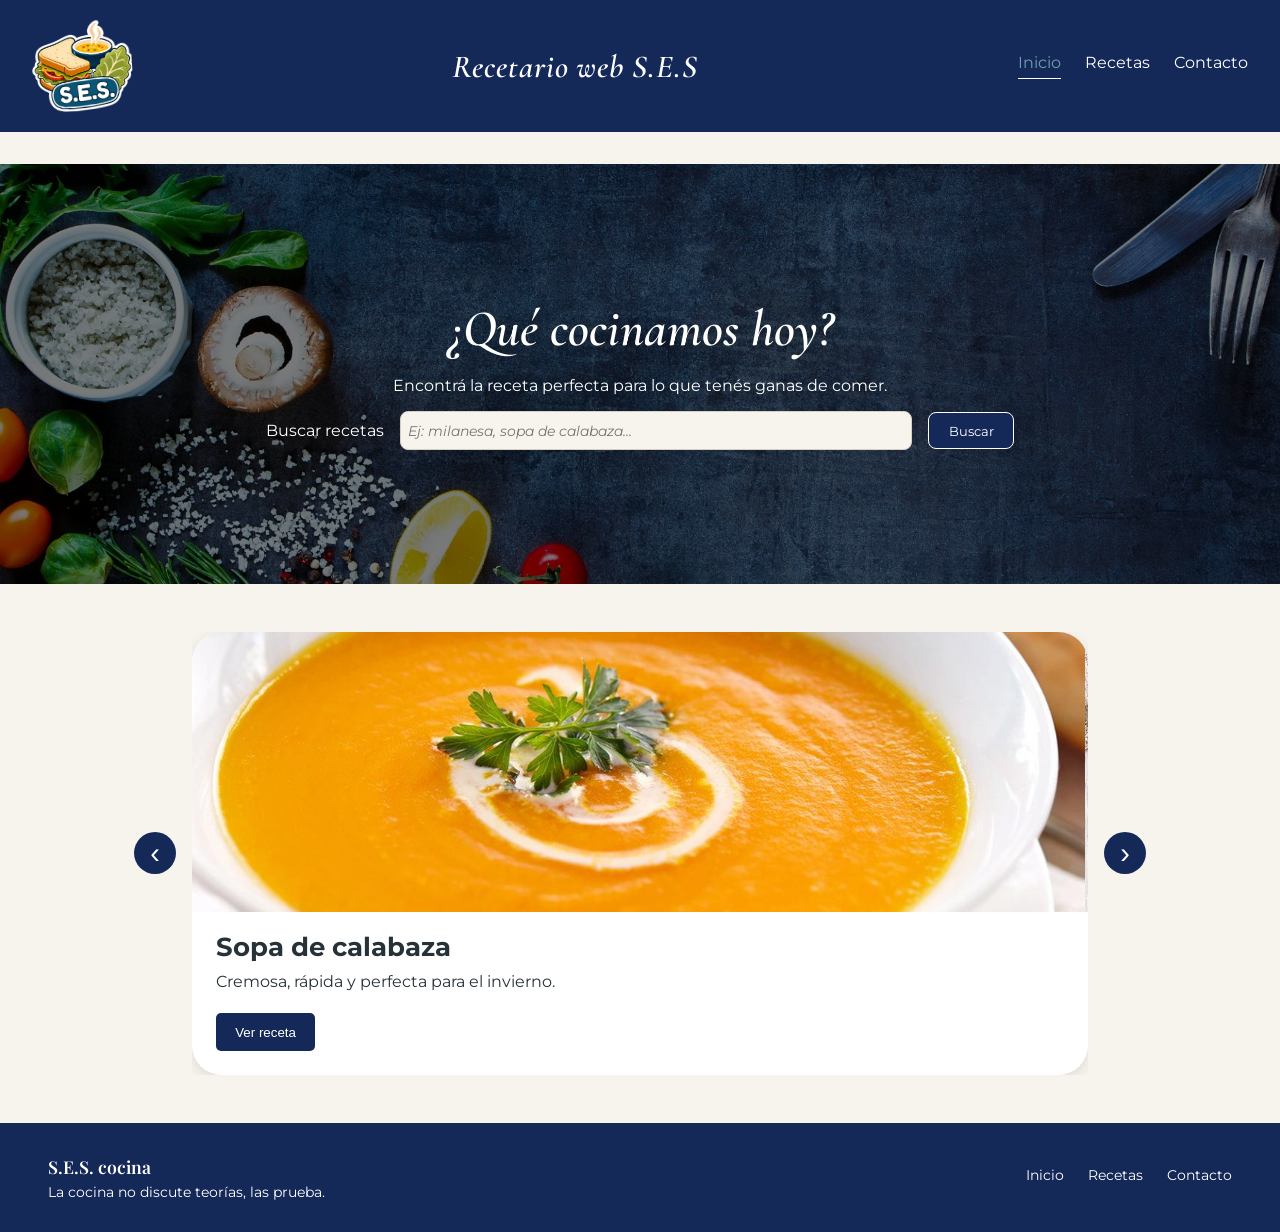
==== index.html @ 0c701e82 "style: improve hero title and recipe search" ====
<!DOCTYPE html>
<html lang="es">

<head>
    <meta charset="UTF-8">
    <meta name="author" content="Adolfo Moran de la Vega, Franco Torres">
    <meta name="description"
        content="Recetario web que te ayuda a decidir que cocinar.Cuenta con calculadora de porciones, checklist de ingredientes y distintos filtros">
    <meta name="keywords" content="recetas, cocina, sopa, sandwich, ensalada">
    <meta name="viewport" content="width=device-width, initial-scale=1.0">
    <link
        href="https://fonts.googleapis.com/css2?family=Cormorant+Garamond:wght@500;600;700&family=Montserrat:wght@400;500;600;700&display=swap"
        rel="stylesheet">
    <link rel="preconnect" href="https://fonts.googleapis.com">
    <link rel="preconnect" href="https://fonts.gstatic.com" crossorigin>
    <link
        href="https://fonts.googleapis.com/css2?family=Betania+Patmos&family=Erica+One&family=Playfair+Display+SC:ital,wght@0,400;0,700;0,900;1,400;1,700;1,900&display=swap"
        rel="stylesheet">
    <link rel="stylesheet" href="style.css">
    <link rel="preconnect" href="https://fonts.googleapis.com">
    <link rel="preconnect" href="https://fonts.gstatic.com" crossorigin>
    <link
        href="https://fonts.googleapis.com/css2?family=Montserrat:wght@400;500;600;700&family=Playfair+Display:wght@500;600;700&display=swap"
        rel="stylesheet">
    <link rel="icon" type="image/png" href="imagenes/favicon.png">
    <title>Recetario web S.E.S</title>
</head> <!-- link a CSS y Javascript  -->

<body>
    <div id="contenedor-header">
        <header id="header-principal">
            <a href="lore.html" id="logo-sitio">
                <img src="imagenes/logo_header.png" alt="Sándwich, Sopa o Ensalada">
            </a>
            <h1 id="titulo-sitio">Recetario web S.E.S</h1>
            <nav id="nav-principal">
                <a href="index.html" id="link-inicio" class="link-activo">Inicio</a>
                <a href="recetas.html" id="link-recetas">Recetas</a>
                <a href="contacto.html" id="link-contacto">Contacto</a>
            </nav>
        </header>
    </div>
    <main id="contenido-principal">
        <section id="hero">
            <div id="texto-hero">
                <h2>¿Qué cocinamos hoy?</h2>
                <p>Encontrá la receta perfecta para lo que tenés ganas de comer.</p>
                <div id="buscador">
                    <label for="input-buscar-recetas">Buscar recetas</label>
                    <input type="text" id="input-buscar-recetas" name="buscar-recetas"
                        placeholder="Ej: milanesa, sopa de calabaza..." maxlength="40">
                    <button type="button" id="boton-buscar">Buscar</button>
                </div>
            </div>
        </section>
        <div id="contenedor-destacadas">
            <section id="recetas-destacadas">
                <div id="carrusel-destacadas">
                    <button type="button" id="boton-flecha-izquierda" onclick="moverCarrusel('izquierda')">‹</button>
                    <div id="lista-destacadas">
                        <article class="tarjeta-receta" id="destacada-sopa-calabaza">
                            <img src="imagenes/sopa_calabaza.jpg" alt="Sopa de calabaza">
                            <h3>Sopa de calabaza</h3>
                            <p>Cremosa, rápida y perfecta para el invierno.</p>
                            <button type="button" class="boton-ver-receta" onclick="verReceta('sopa-calabaza')">Ver
                                receta</button>
                        </article>
                        <article class="tarjeta-receta" id="destacada-sandwich-milanesa">
                            <img src="imagenes/sandwich_milanesa.jpg" alt="Sándwich de milanesa">
                            <h3>Sandwich de milanesa</h3>
                            <p>El clásico de fin de semana, a puro pan y milanesa.</p>
                            <button type="button" class="boton-ver-receta" onclick="verReceta('sandwich-milanesa')">Ver
                                receta</button>
                        </article>
                        <article class="tarjeta-receta" id="destacada-ensalada-cesar">
                            <img src="imagenes/ensalada.jpg" alt="Ensalada César">
                            <h3>Ensalada César</h3>
                            <p>Fresca, liviana y lista en menos de 15 minutos.</p>
                            <button type="button" class="boton-ver-receta" onclick="verReceta('ensalada-cesar')">Ver
                                receta</button>
                        </article>
                    </div>
                    <button type="button" id="boton-flecha-derecha" onclick="moverCarrusel('derecha')">›</button>
                </div>
            </section>
        </div>
    </main>
    <div id="contenedor-footer">
        <footer id="footer-principal">
            <!-- IMAGEN -->
            <nav id="nav-texto">
                <h6>S.E.S. cocina</h6>
                <p id="frase-footer">La cocina no discute teorías, las prueba.</p>
            </nav>

            <nav id="nav-sitio">
                <a href="index.html" id="flink-inicio" class="link-activo">Inicio</a>
                <a href="recetas.html" id="flink-recetas">Recetas</a>
                <a href="contacto.html" id="flink-contacto">Contacto</a>
            </nav>
        </footer>
    </div>
</body>

</html>
---- style.css ----
:root {
    
    --color-header: #152959;
    --color-principal: #356B7D;
    --color-secundario: #6F9EAC;
    --color-fondo: #F7F4EE;
    --color-texto: #263238;
    --color-blanco: #FFFFFF;
    --color-borde: #D8CFC3;
    --color-boton: rgba(0, 77, 231, 0.76);

    --fuente-titulos: 'Playfair Display', serif;
    --fuente-texto: 'Montserrat', sans-serif;
}


* {
    box-sizing: border-box;
}


body {
    margin:0;
    background-color: var(--color-fondo);
    color: var(--color-texto);
    font-family: var(--fuente-texto);
}
header{
    background-color:var(--color-header);
    width: 100%;
    box-sizing: border-box;

    display: flex;
    justify-content: space-between; 
    align-items: center; 
    padding: 1rem 2rem;
}
header h1 {
        margin: 0;  
        font-family: var(--fuente-texto);
        font-size: 1.8rem;
        font-weight: 600;
        color: var(--color-blanco);
    }

header #nav-principal {
        display: flex;
        align-items: center;
        gap: 1.5rem;

        a{
            text-decoration: none;
            font-size: 1rem;
            position: relative; 
            padding-bottom: 0.4rem;
            transition: color 0.3s ease;

            &:link, &:visited{ 
                color: var(--color-blanco);
            }

           &::after {
            content: '';
            position: absolute;
            bottom: 0;
            left: 0;
            width: 100%;
            height: 0.05rem;
            background-color: var(--color-blanco);
            transform: scaleX(0);
            transform-origin: bottom;
            transition: transform 0.3s ease;
            }

            &:hover, &:focus, &:active {
                color: var(--color-secundario);

                &::after {
                    transform: scaleX(1);
                    transform-origin: bottom;
                }
            }
        }

        &:not(:has(a:hover, a:focus, a:active)) a.link-activo {
            color: var(--color-secundario);

            &::after {
                transform: scaleX(1);
                transform-origin: bottom;
            }
        }
    }
header #logo-sitio{
    margin: 0;
}
header #logo-sitio a{
    display: block;
}
header #logo-sitio img{
    width: 100px;
    height: 100px;
    object-fit: contain;
    display: block;
    transform: rotate(-4deg);


    transition: transform 0.3s ease, box-shadow 0.3s ease;
}

header #logo-sitio img:hover{
    transform: rotate(0deg) scale(1.05);
}

#titulo-sitio {
    font-family: 'Cormorant Garamond', serif;
    font-size: 2rem;
    font-weight: 600;
    letter-spacing: 0.03em;
    font-style: oblique;
    color: var(--color-blanco);
}

footer {
    background-color: var(--color-header);
    color: var(--color-blanco);
    width: 100%;
    box-sizing: border-box;

    display: flex;
    justify-content: space-between;
    align-items: center;

    padding: 2rem 3rem;
}


footer #nav-texto {
    display: flex;
    flex-direction: column;
    gap: 0.4rem;
}

footer #nav-texto h6 {
    margin: 0;
    font-family: var(--fuente-titulos);
    font-size: 1.1rem;
    font-weight: 600;
}

footer #nav-texto p {
    margin: 0;
    font-size: 0.85rem;
}

footer #nav-sitio {
    display: flex;
    align-items: center;
    gap: 1.5rem;
}

footer #nav-sitio h6 {
    margin: 0;
    font-size: 0.9rem;
    font-weight: 600;
}

footer #nav-sitio a {
    text-decoration: none;
    font-size: 0.9rem;
    position: relative;
    padding-bottom: 0.3rem;
    color: var(--color-blanco);

    transition: color 0.3s ease;
}

footer #nav-sitio a::after {
    content: "";
    position: absolute;
    bottom: 0;
    left: 0;

    width: 0;
    height: 2px;

    background-color: var(--color-blanco);

    transition: width 0.3s ease;
}

footer #nav-sitio a:hover,
footer #nav-sitio a:focus {
    color: var(--color-secundario);
}

footer #nav-sitio a:hover::after,
footer #nav-sitio a:focus::after {
    width: 100%;
}

#hero {
    position: relative;
    width: 100%;
    height: 420px;
    margin-top: 2rem;

    background-image: url("imagenes/imagen_main_index.jpg");
    background-size: cover;
    background-position: center;

    display: flex;
    justify-content: center;
    align-items: center;
}

#texto-hero {
    position: relative;
    z-index: 2;
    width: 80%;
    text-align: center;
    color: var(--color-blanco);
}

#hero::before {
    content: "";
    position: absolute;
    inset: 0;
    background-color: rgba(0, 0, 0, 0.511);
}

#texto-hero h2 {
    font-family: 'Cormorant Garamond', serif;
    font-size: 3.2rem;
    font-weight: 600;
    font-style: italic;
    margin: 0 0 1rem;
}

#contenedor-destacadas{
    width: 100%;
    padding: 3rem 0;
}
#recetas-destacadas{
    width: 100%;
    text-align: center;
}
#recetas-destacadas h2 {
    font-family: var(--fuente-texto);
    color: var(--color-texto);
    font-size: 2rem;
    margin-bottom: 2rem;
}

#carrusel-destacadas{
    display: flex;
    align-items: center;
    justify-content: center;
    gap: 1rem;
    width: 100%;
}
#lista-destacadas{
    width: 70%;
    display: flex;
    flex-direction: row;
    gap: 1.5rem;
    overflow: hidden;
}
.tarjeta-receta{
 flex: 0 0 100%;
    background-color: var(--color-blanco);
    border-radius: 30px;
    overflow: hidden;
    box-shadow: 0 4px 15px rgba(0, 0, 0, 0.10);
    text-align: left;
}


.tarjeta-receta img {
    width: 100%;
    height: 280px;
    object-fit: cover;
    display: block;
}
.tarjeta-receta h3{
    font-family: var(--fuente-texto);
    font-size: 1.6rem;
    margin: 1.2rem 1.5rem 0.5rem;
    color: var(--color-texto);
}

.tarjeta-receta p{
    margin: 0 1.5rem 1.2rem;
    line-height: 1.5;
}

.boton-ver-receta {
    margin: 0 1.5rem 1.5rem;
    padding: 0.7rem 1.2rem;
    border: none;
    border-radius: 5px;
    background-color: var(--color-header);
    color: var(--color-blanco);
    cursor: pointer;
    transition: background-color 0.3s ease, transform 0.3s ease;
}

.boton-ver-receta:hover {
    background-color: var(--color-principal);
    transform: translateY(-2px);
}

#boton-flecha-izquierda,
#boton-flecha-derecha {
    width: 42px;
    height: 42px;

    border: none;
    border-radius: 50%;

    background-color: var(--color-header);
    color: var(--color-blanco);

    font-size: 1.8rem;
    line-height: 1;

    cursor: pointer;

    transition: background-color 0.3s ease, transform 0.3s ease;
}

#boton-flecha-izquierda:hover,
#boton-flecha-derecha:hover {
    background-color: var(--color-principal);
    transform: scale(1.08);

}


#buscador{
display: flex;
justify-content: center;
gap: 1rem;
align-items: center;
}

#input-buscar-recetas{
    width: 50%;
    padding: 0.6rem 0.4rem;
    border: 1px solid var(--color-borde);
    border-radius: 8px;
    background-color: var(--color-fondo);
    font-family: var(--fuente-texto);
    font-size: 0.88rem;
}

#input-buscar-recetas:focus {
    outline: none;
    border-color: var(--color-secundario);
}

#input-buscar-recetas::placeholder{
    font-style: italic;
}
#boton-buscar{
    background-color: var(--color-header);
    
    color: var(--color-blanco);
    border: 1px solid var(--color-blanco);
    padding: 0.6rem 1.2rem;
    border-radius: 8px;
    cursor: pointer;
    font-family: var(--fuente-texto);
}

#boton-buscar:hover{
background-color: var(--color-principal);
transform: translateY(-2px);
transition: all 0.5s ease;

}
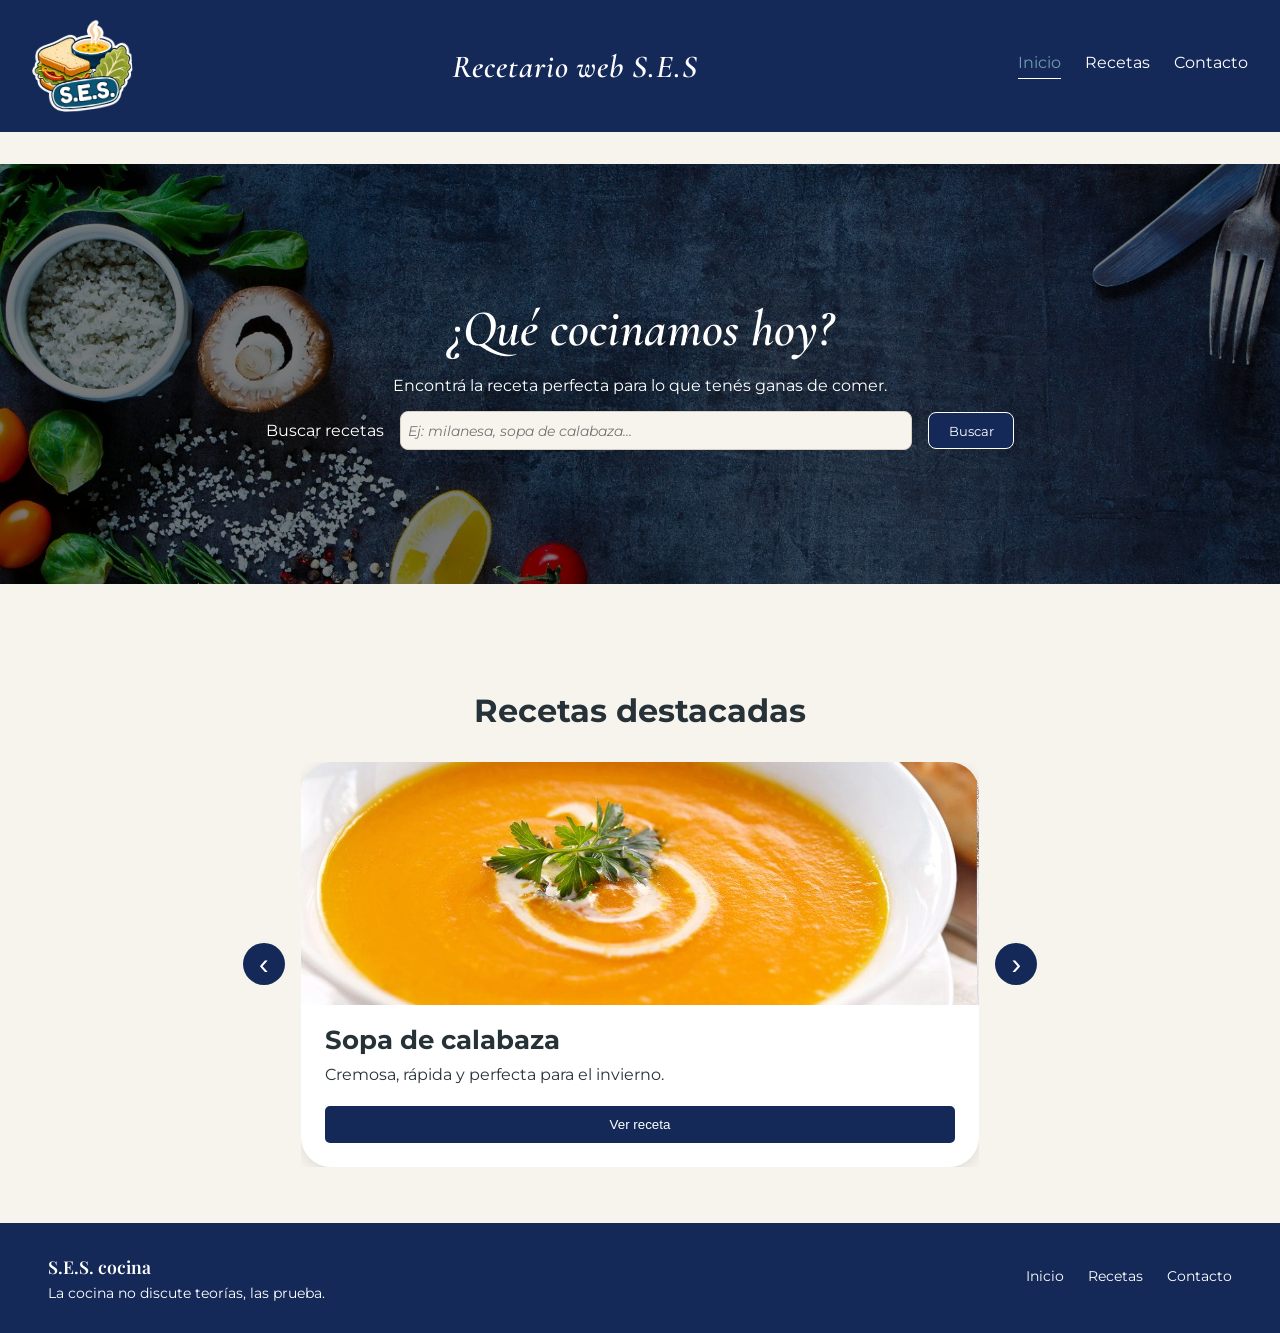
==== commit 7bc5aeb2: "fix: add missing heading and resize featured recipe cards in index" ====
--- a/index.html
+++ b/index.html
@@ -55,6 +55,7 @@
         </section>
         <div id="contenedor-destacadas">
             <section id="recetas-destacadas">
+                <h2>Recetas destacadas</h2>
                 <div id="carrusel-destacadas">
                     <button type="button" id="boton-flecha-izquierda" onclick="moverCarrusel('izquierda')">‹</button>
                     <div id="lista-destacadas">
--- a/style.css
+++ b/style.css
@@ -239,7 +239,7 @@
 
 #contenedor-destacadas{
     width: 100%;
-    padding: 3rem 0;
+    padding: 5rem 0 3.5rem;
 }
 #recetas-destacadas{
     width: 100%;
@@ -260,25 +260,27 @@
     width: 100%;
 }
 #lista-destacadas{
-    width: 70%;
+    width: 53%;
     display: flex;
     flex-direction: row;
     gap: 1.5rem;
     overflow: hidden;
 }
 .tarjeta-receta{
- flex: 0 0 100%;
+ flex: 0 0 300px;
     background-color: var(--color-blanco);
     border-radius: 30px;
     overflow: hidden;
     box-shadow: 0 4px 15px rgba(0, 0, 0, 0.10);
     text-align: left;
+    display: flex;
+    flex-direction: column;
 }
 
 
 .tarjeta-receta img {
     width: 100%;
-    height: 280px;
+    height: 243px;
     object-fit: cover;
     display: block;
 }
@@ -303,6 +305,7 @@
     color: var(--color-blanco);
     cursor: pointer;
     transition: background-color 0.3s ease, transform 0.3s ease;
+    margin-top: auto;
 }
 
 .boton-ver-receta:hover {
@@ -378,4 +381,126 @@
 transform: translateY(-2px);
 transition: all 0.5s ease;
 
-}+}
+
+
+#grilla-recetas{
+    display: grid;
+    grid-template-columns: repeat(3,1fr);
+    gap: 1.5rem;
+    width: 100%;
+    max-width: 1200px;
+    margin: 0 auto;
+}
+
+.tarjeta-receta {
+    flex: 0 0 100%;
+}
+
+#contenedor-filtros {
+    width: 46%;
+    padding: 2rem 0rem 2rem 3rem;
+    display: flex;
+    flex-direction: column;
+}
+
+#contenido-principal.pagina-recetas {
+    display: flex;
+    align-items: flex-start;
+    gap: 3rem;
+}
+
+#filtros {
+    background-color: var(--color-blanco);
+    border: 1px solid var(--color-borde);
+    border-radius: 15px;
+    padding: 3px;
+    box-shadow: 0 4px 15px rgba(0, 28, 138, 0.37);
+}
+
+#filtros h2 {
+    margin: 0 0 1.5rem;
+    font-size: 2rem;
+    font-weight: 600;
+    color: var(--color-texto);
+    text-align: center;
+}
+
+#filtros h3 {
+    margin: 0 0 0.8rem;
+    font-size: 1rem;
+    font-weight: 600;
+    color: var(--color-principal);
+}
+
+#filtro-categoria,
+#filtro-ingrediente,
+#filtro-teoria,
+#filtro-tiempo {
+    margin-bottom: 1.5rem;
+}
+
+#filtros label {
+    display: block;
+    margin: 0.7rem 0;
+    font-size: 0.9rem;
+    cursor: pointer;
+}
+
+#filtros label input[type="checkbox"]{
+    margin-right: 0.5rem;
+    accent-color: var(--color-header);
+}
+
+#select-tiempo {
+    display: block;
+    width: 90%;
+    padding: 0.5rem 0.5rem;
+    border: 1px solid var(--color-borde);
+    border-radius: 7px;
+    background-color: var(--color-fondo);
+    color: var(--color-texto);
+    font-family: var(--fuente-texto);
+    font-size: 0.9rem;
+    cursor: pointer;
+    margin: 0 auto;
+    
+}
+
+#select-tiempo:focus {
+    outline: none;
+    border-color: var(--color-secundario);
+}
+
+#botones-filtros {
+    display: flex;
+    flex-direction: column;
+    align-items: stretch;
+    gap: 0.7rem;
+    margin-top: 1rem;
+}
+
+#boton-aplicar-filtros,#boton-limpiar-filtros{
+    width: 100%;
+    padding: 0.7rem 1rem;
+    border: none;
+    border-radius: 7px;
+    font-family: var(--fuente-texto);
+    font-size: 0.9rem;
+    font-weight: 600;
+    cursor: pointer;
+    
+}
+
+#boton-aplicar-filtros{
+    background-color: var(--color-header);
+    color: var(--color-blanco);
+}
+#boton-aplicar-filtros:hover,#boton-limpiar-filtros:hover {
+    transform: translateY(-2px);
+}
+
+#boton-limpiar-filtros{
+    background-color: rgba(194, 0, 0, 0.922);
+    color: var(--color-blanco);
+}
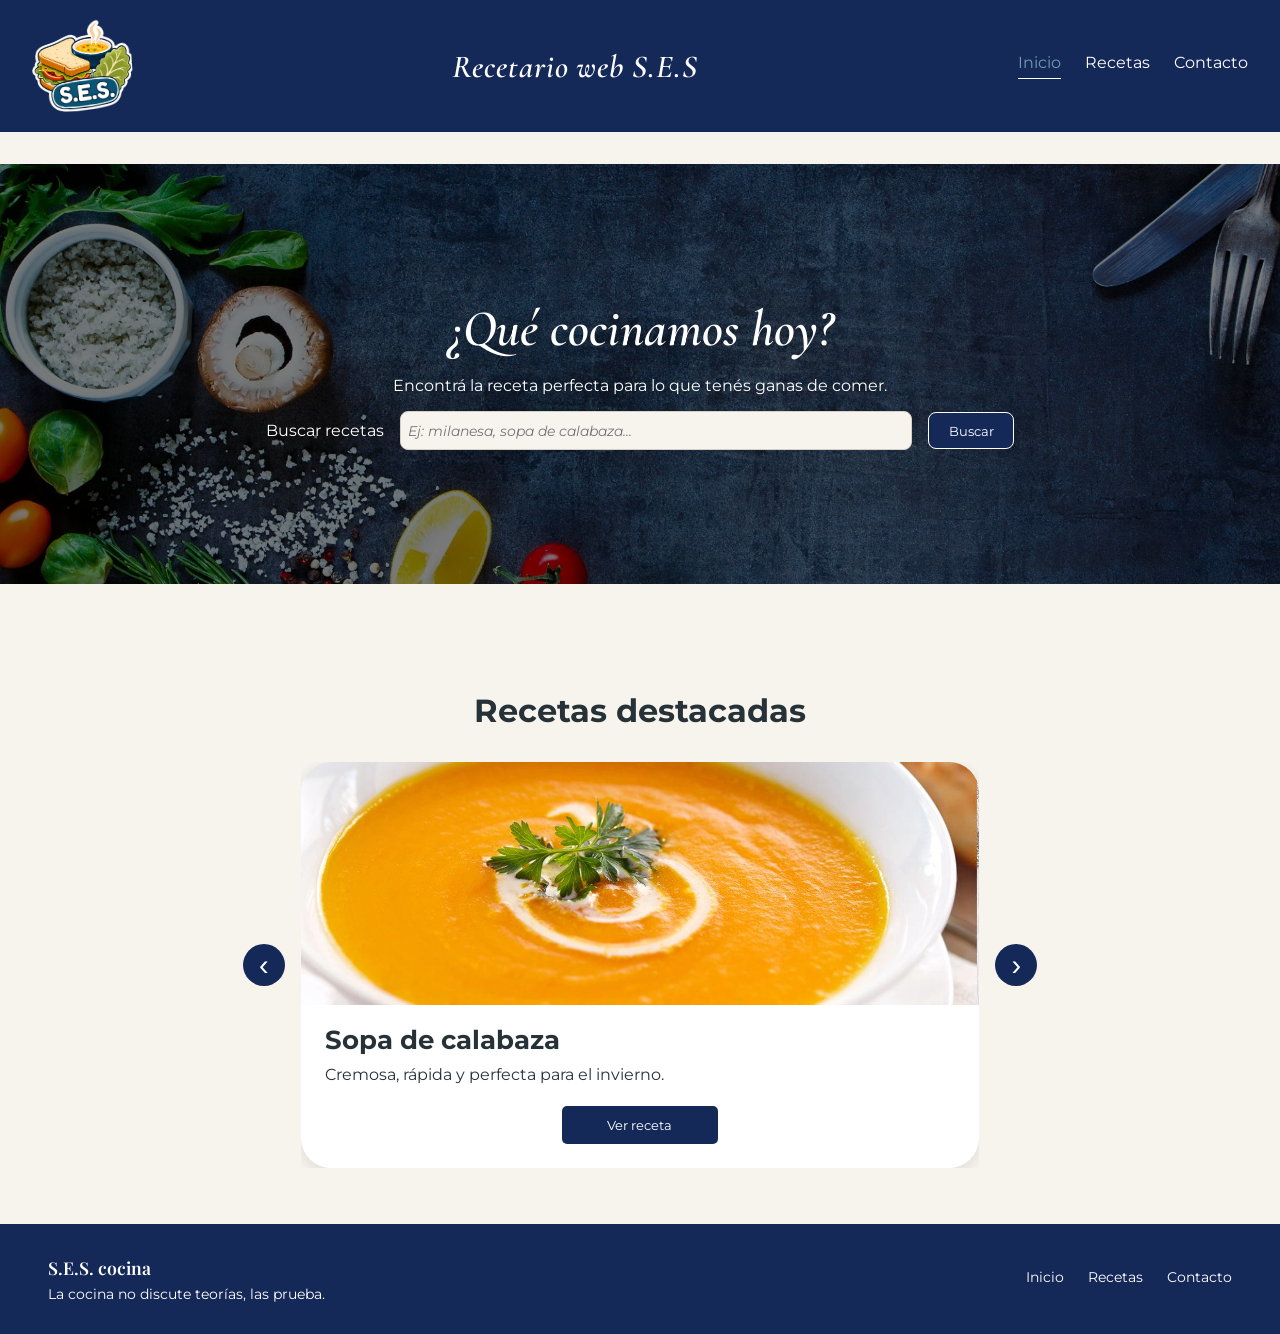
==== commit 9fb8170e: "style: improve button style" ====
--- a/index.html
+++ b/index.html
@@ -63,21 +63,24 @@
                             <img src="imagenes/sopa_calabaza.jpg" alt="Sopa de calabaza">
                             <h3>Sopa de calabaza</h3>
                             <p>Cremosa, rápida y perfecta para el invierno.</p>
-                            <button type="button" class="boton-ver-receta" onclick="verReceta('sopa-calabaza')">Ver
+                            <button type="button" class="boton-ver-receta-destacada"
+                                onclick="verReceta('sopa-calabaza')">Ver
                                 receta</button>
                         </article>
                         <article class="tarjeta-receta" id="destacada-sandwich-milanesa">
                             <img src="imagenes/sandwich_milanesa.jpg" alt="Sándwich de milanesa">
                             <h3>Sandwich de milanesa</h3>
                             <p>El clásico de fin de semana, a puro pan y milanesa.</p>
-                            <button type="button" class="boton-ver-receta" onclick="verReceta('sandwich-milanesa')">Ver
+                            <button type="button" class="boton-ver-receta-destacada"
+                                onclick="verReceta('sandwich-milanesa')">Ver
                                 receta</button>
                         </article>
                         <article class="tarjeta-receta" id="destacada-ensalada-cesar">
                             <img src="imagenes/ensalada.jpg" alt="Ensalada César">
                             <h3>Ensalada César</h3>
                             <p>Fresca, liviana y lista en menos de 15 minutos.</p>
-                            <button type="button" class="boton-ver-receta" onclick="verReceta('ensalada-cesar')">Ver
+                            <button type="button" class="boton-ver-receta-destacada"
+                                onclick="verReceta('ensalada-cesar')">Ver
                                 receta</button>
                         </article>
                     </div>
--- a/style.css
+++ b/style.css
@@ -296,7 +296,10 @@
     line-height: 1.5;
 }
 
-.boton-ver-receta {
+.boton-ver-receta-destacada {
+    width: 23%;
+    align-self: center;
+    font-family: var(--fuente-texto);
     margin: 0 1.5rem 1.5rem;
     padding: 0.7rem 1.2rem;
     border: none;
@@ -308,7 +311,20 @@
     margin-top: auto;
 }
 
-.boton-ver-receta:hover {
+.boton-ver-receta {
+    font-family: var(--fuente-texto);
+    margin: 0 1.5rem 1.5rem;
+    padding: 0.7rem 1.2rem;
+    border: none;
+    border-radius: 5px;
+    background-color: var(--color-header);
+    color: var(--color-blanco);
+    cursor: pointer;
+    transition: background-color 0.3s ease, transform 0.3s ease;
+    margin-top: auto;
+}
+
+.boton-ver-receta:hover, .boton-ver-receta-destacada:hover {
     background-color: var(--color-principal);
     transform: translateY(-2px);
 }
@@ -398,7 +414,7 @@
 }
 
 #contenedor-filtros {
-    width: 46%;
+    width: 21.5%;
     padding: 2rem 0rem 2rem 3rem;
     display: flex;
     flex-direction: column;
@@ -426,11 +442,12 @@
     text-align: center;
 }
 
-#filtros h3 {
+#filtros h3,#filtros .titulo-filtro {
     margin: 0 0 0.8rem;
     font-size: 1rem;
     font-weight: 600;
     color: var(--color-principal);
+    display: block;
 }
 
 #filtro-categoria,
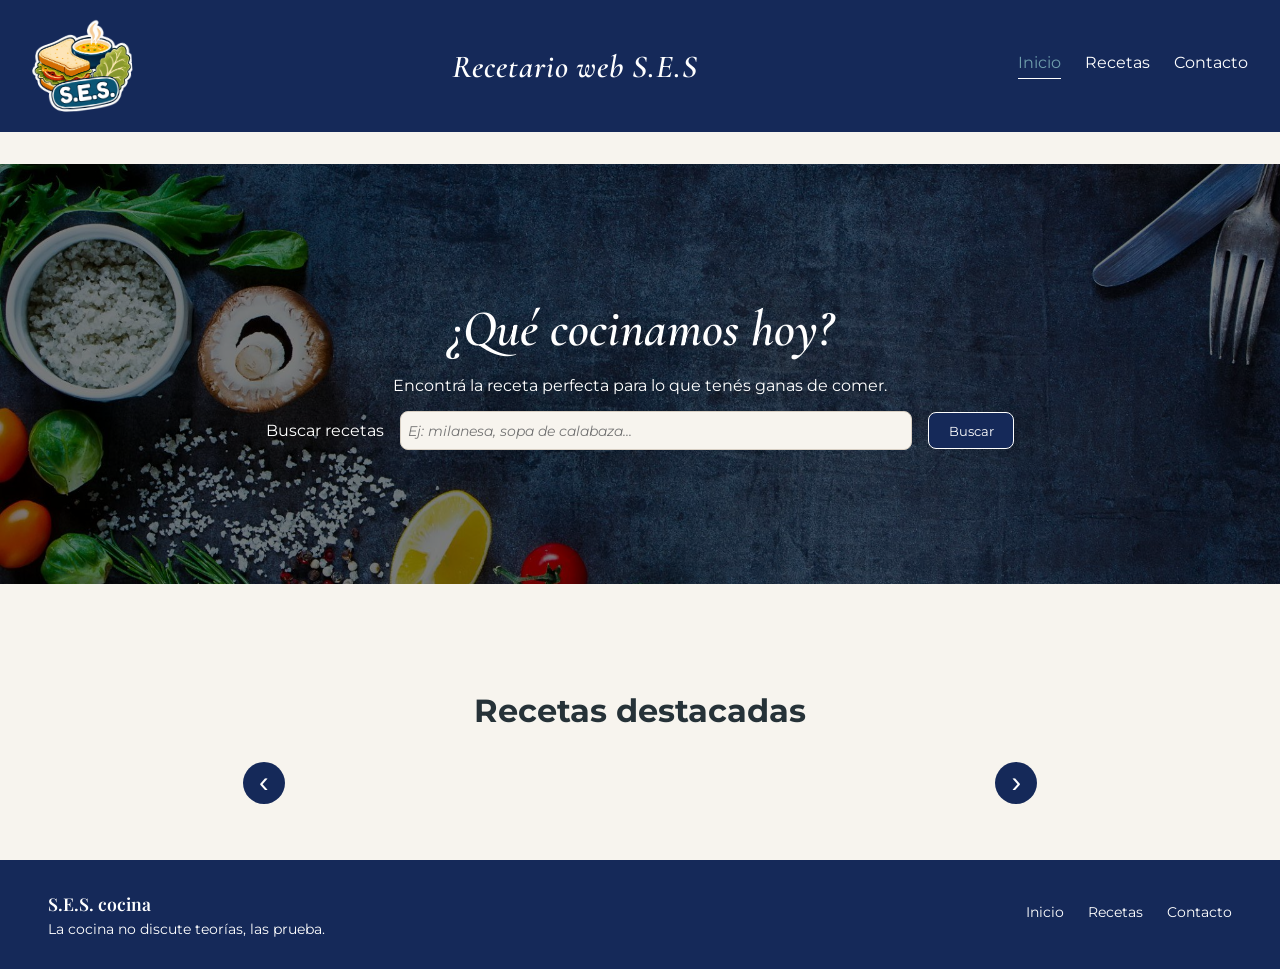
==== commit 674036b1: "refactor: move recipe data from HTML to JavaScript" ====
--- a/index.html
+++ b/index.html
@@ -4,8 +4,8 @@
 <head>
     <meta charset="UTF-8">
     <meta name="author" content="Adolfo Moran de la Vega, Franco Torres">
-    <meta name="description"
-        content="Recetario web que te ayuda a decidir que cocinar.Cuenta con calculadora de porciones, checklist de ingredientes y distintos filtros">
+    <meta name="description" content="Recetario web que te ayuda a decidir que cocinar. 
+        Cuenta con calculadora de porciones, checklist de ingredientes y distintos filtros">
     <meta name="keywords" content="recetas, cocina, sopa, sandwich, ensalada">
     <meta name="viewport" content="width=device-width, initial-scale=1.0">
     <link
@@ -16,7 +16,7 @@
     <link
         href="https://fonts.googleapis.com/css2?family=Betania+Patmos&family=Erica+One&family=Playfair+Display+SC:ital,wght@0,400;0,700;0,900;1,400;1,700;1,900&display=swap"
         rel="stylesheet">
-    <link rel="stylesheet" href="style.css">
+    <link rel="stylesheet" href="style.css" type="text/css">
     <link rel="preconnect" href="https://fonts.googleapis.com">
     <link rel="preconnect" href="https://fonts.gstatic.com" crossorigin>
     <link
@@ -24,7 +24,7 @@
         rel="stylesheet">
     <link rel="icon" type="image/png" href="imagenes/favicon.png">
     <title>Recetario web S.E.S</title>
-</head> <!-- link a CSS y Javascript  -->
+</head>
 
 <body>
     <div id="contenedor-header">
@@ -34,9 +34,9 @@
             </a>
             <h1 id="titulo-sitio">Recetario web S.E.S</h1>
             <nav id="nav-principal">
-                <a href="index.html" id="link-inicio" class="link-activo">Inicio</a>
-                <a href="recetas.html" id="link-recetas">Recetas</a>
-                <a href="contacto.html" id="link-contacto">Contacto</a>
+                <a href="index.html" id="hlink-inicio" class="link-activo">Inicio</a>
+                <a href="recetas.html" id="hlink-recetas">Recetas</a>
+                <a href="contacto.html" id="hlink-contacto">Contacto</a>
             </nav>
         </header>
     </div>
@@ -59,30 +59,7 @@
                 <div id="carrusel-destacadas">
                     <button type="button" id="boton-flecha-izquierda" onclick="moverCarrusel('izquierda')">‹</button>
                     <div id="lista-destacadas">
-                        <article class="tarjeta-receta" id="destacada-sopa-calabaza">
-                            <img src="imagenes/sopa_calabaza.jpg" alt="Sopa de calabaza">
-                            <h3>Sopa de calabaza</h3>
-                            <p>Cremosa, rápida y perfecta para el invierno.</p>
-                            <button type="button" class="boton-ver-receta-destacada"
-                                onclick="verReceta('sopa-calabaza')">Ver
-                                receta</button>
-                        </article>
-                        <article class="tarjeta-receta" id="destacada-sandwich-milanesa">
-                            <img src="imagenes/sandwich_milanesa.jpg" alt="Sándwich de milanesa">
-                            <h3>Sandwich de milanesa</h3>
-                            <p>El clásico de fin de semana, a puro pan y milanesa.</p>
-                            <button type="button" class="boton-ver-receta-destacada"
-                                onclick="verReceta('sandwich-milanesa')">Ver
-                                receta</button>
-                        </article>
-                        <article class="tarjeta-receta" id="destacada-ensalada-cesar">
-                            <img src="imagenes/ensalada.jpg" alt="Ensalada César">
-                            <h3>Ensalada César</h3>
-                            <p>Fresca, liviana y lista en menos de 15 minutos.</p>
-                            <button type="button" class="boton-ver-receta-destacada"
-                                onclick="verReceta('ensalada-cesar')">Ver
-                                receta</button>
-                        </article>
+
                     </div>
                     <button type="button" id="boton-flecha-derecha" onclick="moverCarrusel('derecha')">›</button>
                 </div>
@@ -104,6 +81,7 @@
             </nav>
         </footer>
     </div>
+    <script src="js/script.js"></script>
 </body>
 
 </html>
--- a/style.css
+++ b/style.css
@@ -521,3 +521,464 @@
     background-color: rgba(194, 0, 0, 0.922);
     color: var(--color-blanco);
 }
+
+/* SECCION REDES SOCIALES */
+.icono-red-social {
+    width: 2rem;
+    height: 2rem;
+    object-fit: contain;
+}
+
+.redes-sociales {
+    display: flex;
+    flex-direction: column;
+    align-items: center;
+    gap: 1.5rem;
+}
+
+.redes-sociales p {
+    font-size: 1.2rem;
+    font-weight: 500;
+    color: var(--color-texto);
+}
+    
+.redes-sociales-items {
+    display: flex;
+    flex-direction: row;
+    justify-content: center;
+    align-items: center;
+    gap: 4rem;
+    flex-wrap: wrap;
+}
+    
+.redes-sociales-items article {
+    display: flex;
+    align-items: center;
+    gap: 0.8rem;
+    background-color: var(--color-blanco);
+    padding: 0.8rem 1.2rem;
+    margin-bottom: 1rem;
+    border-radius: 10px;
+    border: 1px solid var(--color-borde);
+    box-shadow: 0 2px 8px rgba(0, 0, 0, 0.05);
+}
+
+/* SECCION FORMULARIO DE CONTACTO */
+.contenedor-texto{
+    text-align: center;
+    font-size: 1.2rem;
+    font-weight: 500;
+    color: var(--color-texto);
+    margin: 2rem 0;
+}
+
+.contenedor-form {
+    display: flex;
+    flex-direction: column;
+    max-width: 600px;
+    width: 100%;
+    margin: 0 auto 2rem;
+    text-align: left;
+    gap: 0.4rem;
+}
+
+.contenedor-form label {
+    font-size: 0.9rem;
+    font-weight: 600;
+    color: var(--color-texto);
+    margin-top: 0.6rem;
+}
+
+/* INPUTS */
+.contenedor-form input[type="text"],
+.contenedor-form input[type="email"] {
+    width: 100%;
+    padding: 0.7rem 0.9rem;
+    border: 1px solid var(--color-borde);
+    border-radius: 8px;
+    background-color: var(--color-blanco);
+    font-family: var(--fuente-texto);
+    font-size: 0.95rem;
+
+    &:focus {
+        outline: none;
+        border-color: var(--color-secundario);
+    }
+}
+
+.contenedor-form #mensaje {
+        padding-bottom: 3rem;
+}
+
+/* BOTON ENVIAR */
+.contenedor-form #enviar {
+    align-self: center;
+    margin-top: 1rem;
+    padding: 0.7rem 1.8rem;
+    border: none;
+    border-radius: 8px;
+    background-color: var(--color-header);
+    color: var(--color-blanco);
+    font-family: var(--fuente-texto);
+    font-weight: 500;
+    cursor: pointer;
+    transition: background-color 0.3s ease, transform 0.3s ease;
+
+    &:hover {
+        background-color: var(--color-principal);
+        transform: translateY(-2px);
+    }
+}
+
+/* SECCION INFORMACION RECETA */
+#informacion-recetas {
+    display: flex;
+    flex-direction: row;
+    align-items: center;
+    gap: 2.5rem;
+    width: 100%;
+    margin-bottom: 2rem;
+}
+
+/* IMAGEN(izquierda) */
+#informacion-recetas .imagen-receta {
+    flex: 0 0 40%;
+    max-width: 32rem;
+    margin: 1rem 0 0 1rem;
+        
+    img {
+        width: 100%;
+        height: auto;
+        border-radius: 15px;
+        object-fit: cover;
+        display: block;
+    }
+}
+
+/* TEXTO(derecha) */
+#informacion-recetas #texto-receta {
+    flex: 1;
+    display: flex;
+    flex-direction: column;
+    gap: 0.8rem;
+}
+
+.etiqueta-plato {
+    display: inline-block;
+    padding: 0.25rem 0.75rem; 
+    background-color: var(--color-principal); 
+    color: var(--color-blanco); 
+    font-size: 0.8rem;
+    font-weight: 500;
+    border-radius: 20px; 
+    text-transform: capitalize; 
+    width: fit-content; 
+}
+
+.etiqueta-plato h3 {
+    margin: 0;
+    font-size: 3rem;
+    font-weight: 600;
+    font-family: var(--fuente-titulos);
+    color: var(--color-texto);
+}
+
+.etiqueta-plato p {
+    margin: 0;
+    font-size: 1rem;
+    font-weight: 420;
+    color: var(--color-texto);
+}
+
+.etiqueta-plato hr {
+    width: 100%;
+    border: 0;
+    border-top: 1px solid var(--color-borde);
+    margin: 0.8rem 0;
+}
+
+/* MINUTOS Y PORCIONES */
+/* tambien estan uno al lado del otro */
+.datos-adicionales {
+    display: flex;
+    flex-direction: row;
+    justify-content: flex-start;
+    gap: 3rem; 
+}
+
+.datos-adicionales .dato {
+    display: flex;
+    flex-direction: column;
+    gap: 0.2rem;
+}
+
+.datos-adicionales .dato h6 {
+    margin: 0;
+    font-size: 0.75rem;
+    font-weight: 700;
+    color: var(--color-principal);
+    letter-spacing: 0.05em;
+}
+
+.datos-adicionales .dato p {
+    align-self: center;
+    margin: 0;
+    font-weight: 600;
+    font-size: 1.5rem;
+}
+
+/* SECCION PREPARACION */
+#receta {
+    display: flex;
+    flex-direction: row;
+    gap: 3rem;
+    align-items: flex-start; 
+}
+
+#receta .columna-izquierda {
+    flex: 0 0 35%; 
+    display: flex;
+    flex-direction: column;
+    gap: 1.5rem;
+}
+
+#receta .columna-derecha {
+    flex: 1; 
+}
+
+/* CALCULADORA PORCIONES */
+/* parte izquierda */
+.calculadora-porciones {
+    background-color: var(--color-blanco);
+    border: 1px solid var(--color-borde);
+    border-radius: 12px;
+    padding: 1.5rem;
+    max-width: 20em;
+    margin: 0 0 1.5rem 1.5rem; 
+}
+
+.calculadora-porciones h5 {
+    margin-top: 0;
+    margin-bottom: 1rem;
+    font-family: var(--fuente-titulos);
+    font-size: 1.2rem;
+    color: var(--color-texto);
+}
+
+.calculadora-porciones .controles-calculadora {
+    display: flex;
+    flex-direction: column;
+    gap: 0.8rem;
+}
+
+.calculadora-porciones .controles-calculadora input[type="number"] {
+    width: 100%;
+    padding: 0.6rem;
+    border: 1px solid var(--color-borde);
+    border-radius: 6px;
+    font-size: 1rem;
+    text-align: center;
+}
+
+.calculadora-porciones .controles-calculadora button {
+    padding: 0.7rem 1.2rem;
+    border: none;
+    border-radius: 6px;
+    align-self: center;
+    background-color: var(--color-header);
+    color: var(--color-blanco);
+    font-family: var(--fuente-texto);
+    font-weight: 600;
+    cursor: pointer;
+    transition: background-color 0.3s ease;
+
+    &:hover {
+        background-color: var(--color-principal);
+    }
+}
+
+/* LISTA DE INGREDIENTES */
+/* parte izquierda */
+.lista-ingredientes {
+    margin: 0 0 0 1.5rem;   
+}
+
+.lista-ingredientes h5{
+    margin-top: 0;
+    margin-bottom: 1rem;
+    font-family: var(--fuente-titulos);
+    font-size: 1.2rem;
+    color: var(--color-texto);
+}
+
+.lista-ingredientes ul {
+    list-style: none;
+    padding: 0;
+    margin: 0.5rem 0 0 0;
+    display: flex;
+    flex-direction: column;
+    gap: 0.8rem;
+}
+
+.lista-ingredientes ul li {
+    display: flex;
+    align-items: center;
+    gap: 0.6rem;
+    font-size: 0.8rem;
+}
+
+.lista-ingredientes ul li input[type="checkbox"] {
+    accent-color: var(--color-principal);
+    width: 0.9rem;
+    height: 0.9rem;
+    cursor: pointer;
+}
+
+/* LISTA DE PASOS */
+/* parte derecha */
+.lista-pasos {
+    list-style: none; 
+    counter-reset: paso-counter;
+    padding: 0;
+    margin-top: 1.5rem;
+    display: flex;
+    flex-direction: column;
+    gap: 1.5rem;
+}
+
+.lista-pasos li {
+    counter-increment: paso-counter; /* contador de pasos */
+    display: flex;
+    align-items: flex-start;
+    position: relative;
+    padding-left: 3.5rem; 
+    line-height: 1.5;
+    font-size: 1rem;
+
+    /*numero de paso*/
+    &::before {
+        content: counter(paso-counter);/* incrementar el contador */
+        position: absolute;
+        left: 0;
+        top: 0;
+        transform: translateY(-15%); /* ajustar la posición del número */
+        font-family: var(--fuente-titulos);
+        font-size: 1.5rem;
+        font-weight: 700;
+        color: var(--color-secundario);
+        width: 1.5rem;
+        text-align: center;
+    }
+    
+    /*separador horizontal*/
+    &::after {
+        content: "";
+        position: absolute;
+        left: 2.2rem;
+        top: 0.1rem;
+        bottom: 0.1rem;
+        width: 1px;
+        background-color: var(--color-borde);
+    }
+}
+
+.separador{/*para que los hr no ocupen todo el ancho*/
+    width: 98%;
+    height: 1px;
+    background-color: var(--color-borde);
+    border: 0;
+    margin: 0.5rem auto;
+}
+
+/*SECCION OTRAS RECETAS*/
+/* texto superior */
+.texto-superior {/* alinearlos horizontalmente */
+    display: flex;
+    justify-content: space-between;
+    align-items: center;
+    width: 100%;
+    margin-bottom: 1.5rem;
+}
+
+.texto-superior h5 {
+    margin: 0 0 0 1.5rem;
+    font-family: var(--fuente-titulos);
+    font-size: 1.2rem;
+    color: var(--color-texto);
+}
+
+.texto-superior a {/* referencia a recetas */
+    margin: 0 1.5rem 0 0;
+    color: var(--color-secundario);
+    text-decoration: none;
+    font-weight: 600;
+    font-size: 0.8rem;
+    transition: color 0.3s ease;
+
+    &:hover {
+        color: var(--color-principal);
+    }
+}
+
+/* mas recetas */
+.otras-recetas{
+    width: 100%;
+    max-width: 70em;
+    margin: 3rem auto 0 auto;
+    padding: 0 1rem;
+}
+
+.otras-recetas .grid-recetas {/*hacer un grid para previzualizar 3 recetas*/
+    display: grid;
+    grid-template-columns: 1fr 1fr 1fr;
+    grid-template-areas: "receta-1 receta-2 receta-3";
+    gap: 1.5rem;
+}
+
+.otras-recetas .grid-recetas .receta-corta{/*para cada receta*/
+    display: flex;
+    flex-direction: column;
+    gap: 0.5rem;
+}
+
+.otras-recetas .grid-recetas .receta-corta .contenedor-imagen{/*imagen de la receta*/
+    width: 100%;
+    aspect-ratio: 4/3;
+    overflow: hidden;
+    border-radius: 10px;
+
+    img{
+        width: 100%;
+        height: 100%;
+        object-fit: cover;
+    }
+}
+
+.otras-recetas .grid-recetas .receta-corta h3 {/*titulo de la receta*/
+    margin: 0;
+    font-family: var(--fuente-titulos);
+    font-size: 1rem;
+    color: var(--color-texto);
+}
+
+.otras-recetas .grid-recetas .receta-corta p {/*minutos que tarda*/
+    margin: 0;
+    font-size: 0.8rem;
+    color: var(--color-secundario);
+    font-weight: 600;
+}
+
+/* INSERCION DINAMICA */
+#cantidad-ingrediente{
+    display: inline;
+    color: var(--color-principal);
+    font-size: 0.8rem;
+    font-weight: 550;
+}
+
+/* INSERCION DINAMICA */
+#nombre-ingrediente{
+    display: inline;
+    font-size: 0.8rem;
+    font-weight: 500;
+}
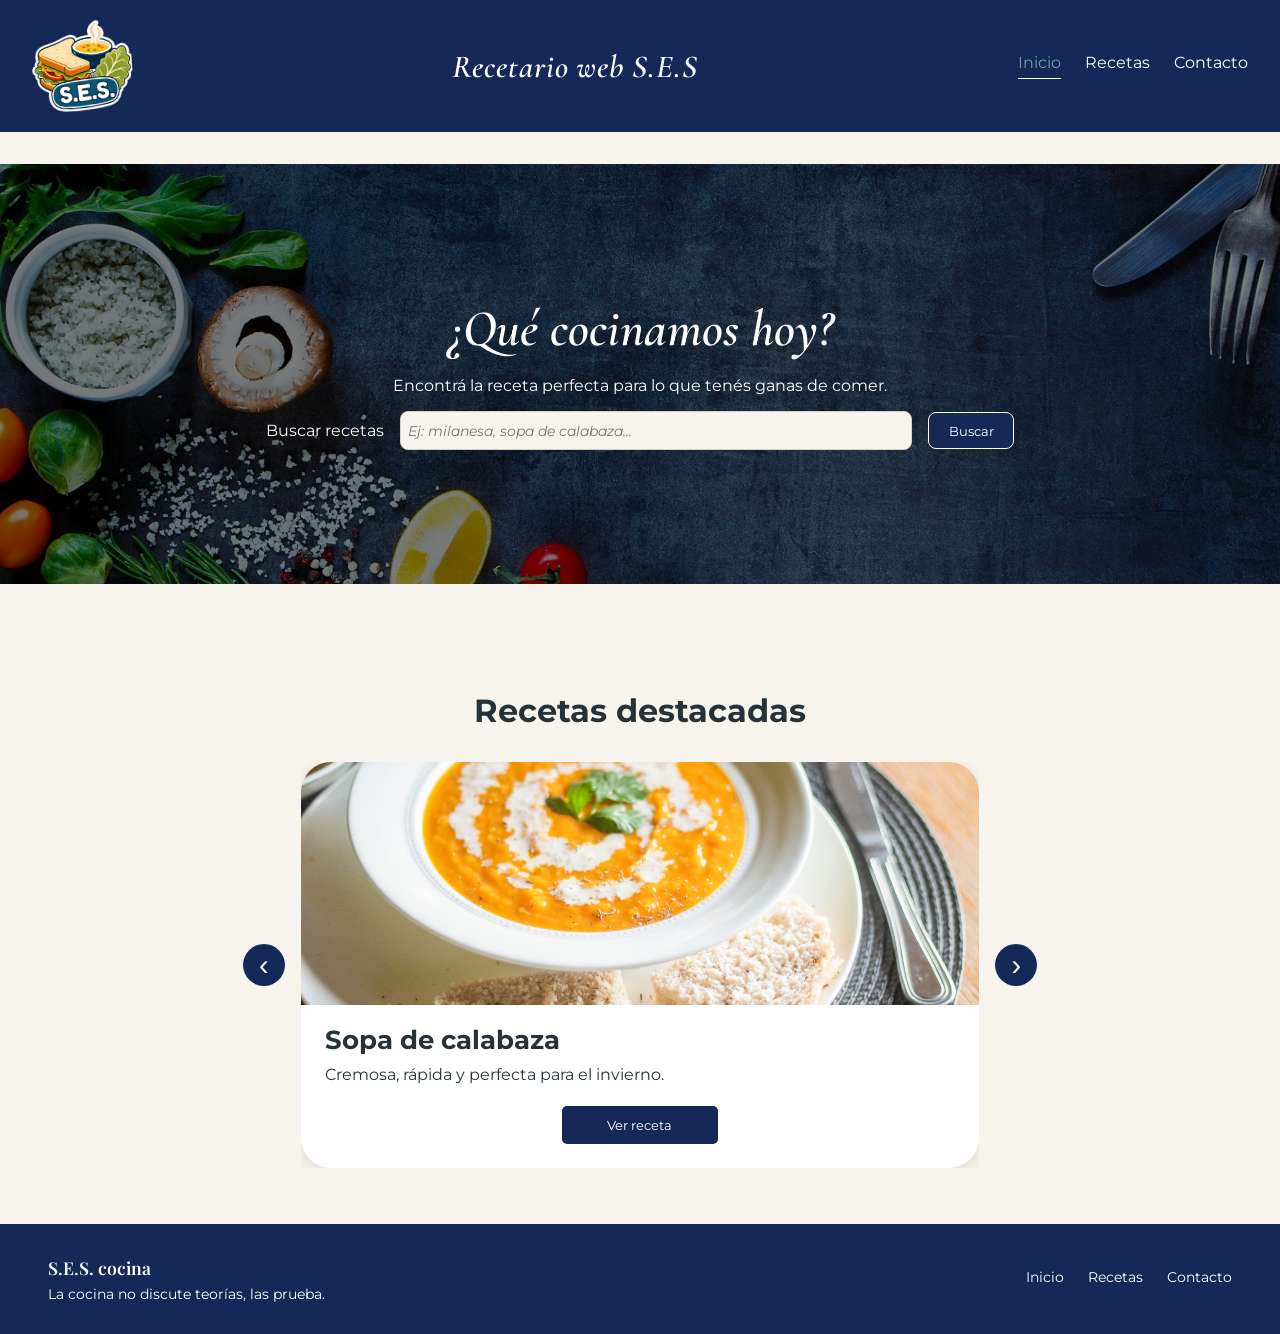
==== commit 154225df: "feat: implement featured recipes carousel" ====
--- a/index.html
+++ b/index.html
@@ -58,8 +58,9 @@
                 <h2>Recetas destacadas</h2>
                 <div id="carrusel-destacadas">
                     <button type="button" id="boton-flecha-izquierda" onclick="moverCarrusel('izquierda')">‹</button>
-                    <div id="lista-destacadas">
-
+                    <div id="ventana-destacadas">
+                        <div id="lista-destacadas">
+                        </div>
                     </div>
                     <button type="button" id="boton-flecha-derecha" onclick="moverCarrusel('derecha')">›</button>
                 </div>
@@ -68,7 +69,6 @@
     </main>
     <div id="contenedor-footer">
         <footer id="footer-principal">
-            <!-- IMAGEN -->
             <nav id="nav-texto">
                 <h6>S.E.S. cocina</h6>
                 <p id="frase-footer">La cocina no discute teorías, las prueba.</p>
@@ -81,7 +81,7 @@
             </nav>
         </footer>
     </div>
-    <script src="js/script.js"></script>
+    <script src="script.js"></script>
 </body>
 
 </html>
--- a/style.css
+++ b/style.css
@@ -259,15 +259,21 @@
     gap: 1rem;
     width: 100%;
 }
+
+#ventana-destacadas{
+    width: 53%;
+    overflow: hidden;
+}
+
 #lista-destacadas{
-    width: 53%;
+    width: 100%;
     display: flex;
     flex-direction: row;
     gap: 1.5rem;
-    overflow: hidden;
+    transition: transform 0.4s ease;
 }
 .tarjeta-receta{
- flex: 0 0 300px;
+ flex: 0 0 100%;
     background-color: var(--color-blanco);
     border-radius: 30px;
     overflow: hidden;
@@ -409,9 +415,6 @@
     margin: 0 auto;
 }
 
-.tarjeta-receta {
-    flex: 0 0 100%;
-}
 
 #contenedor-filtros {
     width: 21.5%;
@@ -644,7 +647,6 @@
 #informacion-recetas .imagen-receta {
     flex: 0 0 40%;
     max-width: 32rem;
-    margin: 1rem 0 0 1rem;
         
     img {
         width: 100%;
@@ -966,19 +968,4 @@
     font-size: 0.8rem;
     color: var(--color-secundario);
     font-weight: 600;
-}
-
-/* INSERCION DINAMICA */
-#cantidad-ingrediente{
-    display: inline;
-    color: var(--color-principal);
-    font-size: 0.8rem;
-    font-weight: 550;
-}
-
-/* INSERCION DINAMICA */
-#nombre-ingrediente{
-    display: inline;
-    font-size: 0.8rem;
-    font-weight: 500;
 }
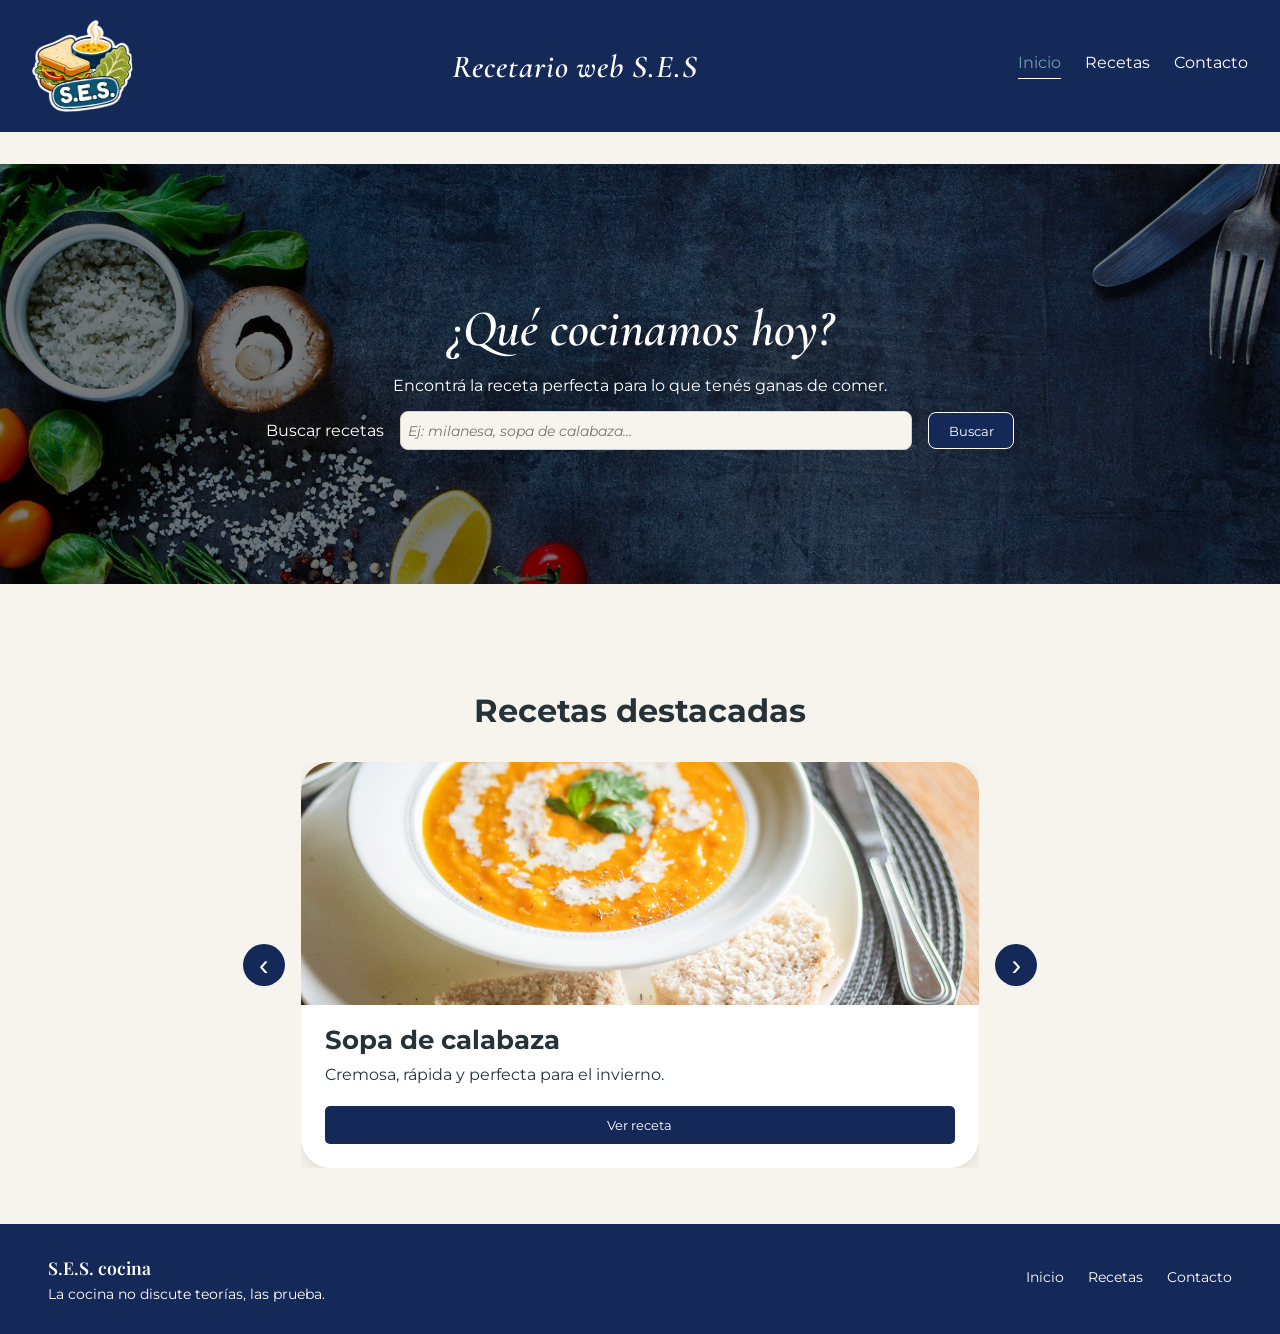
==== commit d2fd9591: "fix: clear filters and reset recipe catalog" ====
--- a/index.html
+++ b/index.html
@@ -49,7 +49,7 @@
                     <label for="input-buscar-recetas">Buscar recetas</label>
                     <input type="text" id="input-buscar-recetas" name="buscar-recetas"
                         placeholder="Ej: milanesa, sopa de calabaza..." maxlength="40">
-                    <button type="button" id="boton-buscar">Buscar</button>
+                    <button type="button" id="boton-buscar" onclick="filtrarReceta()">Buscar</button>
                 </div>
             </div>
         </section>
--- a/style.css
+++ b/style.css
@@ -407,6 +407,7 @@
 
 
 #grilla-recetas{
+    width: 95%;
     display: grid;
     grid-template-columns: repeat(3,1fr);
     gap: 1.5rem;
